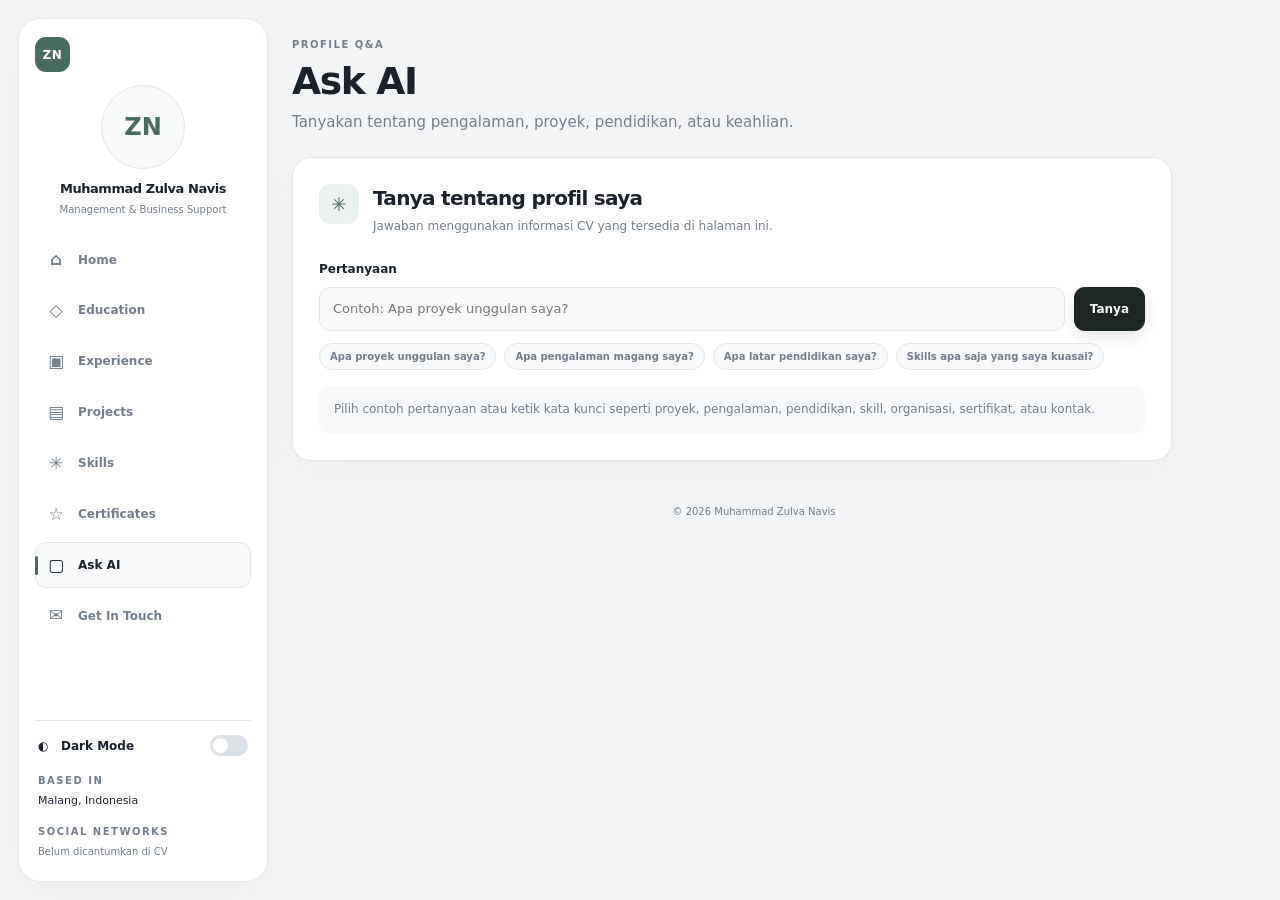
==== ask/index.html @ 5cbc53aa "Reorganize portfolio structure: move all files from nested folder to root for cleaner GitHub Pages U" ====
<!doctype html>
<html lang="id"><head><meta charset="utf-8"><meta name="viewport" content="width=device-width, initial-scale=1"><meta name="description" content="Tanya-jawab profil Muhammad Zulva Navis berdasarkan CV."><title>Ask AI | Muhammad Zulva Navis</title><link rel="stylesheet" href="../styles.css"></head>
<body data-page="ask" data-level="nested"><button class="mobile-menu" id="menu-toggle" aria-label="Buka menu" aria-expanded="false">☰</button><div class="app-shell"><aside class="sidebar" id="sidebar"></aside>
  <main class="main-content">
    <header class="page-heading"><div><p class="eyebrow">PROFILE Q&A</p><h1>Ask AI</h1><p class="muted">Tanyakan tentang pengalaman, proyek, pendidikan, atau keahlian.</p></div></header>
    <section class="card ask-card"><div class="ask-intro"><div class="icon-tile">✳</div><div><h2>Tanya tentang profil saya</h2><p class="muted">Jawaban menggunakan informasi CV yang tersedia di halaman ini.</p></div></div>
      <label for="question">Pertanyaan</label><div class="ask-row"><input id="question" type="text" placeholder="Contoh: Apa proyek unggulan saya?"><button class="button primary" id="ask-button">Tanya</button></div>
      <div class="suggestions"><button type="button">Apa proyek unggulan saya?</button><button type="button">Apa pengalaman magang saya?</button><button type="button">Apa latar pendidikan saya?</button><button type="button">Skills apa saja yang saya kuasai?</button></div>
      <div class="answer" id="answer" aria-live="polite">Pilih contoh pertanyaan atau ketik kata kunci seperti proyek, pengalaman, pendidikan, skill, organisasi, sertifikat, atau kontak.</div>
    </section>
    <footer class="site-footer">© <span class="current-year"></span> Muhammad Zulva Navis</footer>
  </main></div><script src="../script.js"></script></body></html>
---- styles.css ----
:root{color-scheme:light;--bg:#f3f4f6;--surface:#fff;--surface-soft:#f8f9fa;--text:#1b222b;--muted:#737e8a;--line:#e2e6e9;--accent:#496c60;--accent-soft:#eaf0ed;--shadow:0 12px 36px #2330260a}
*{box-sizing:border-box}html{min-width:320px}body{margin:0;background:var(--bg);color:var(--text);font:15px/1.7 'DM Sans',Inter,ui-sans-serif,system-ui,-apple-system,'Segoe UI',sans-serif}h1,h2,h3{font-family:Manrope,Inter,ui-sans-serif,system-ui,-apple-system,'Segoe UI',sans-serif;line-height:1.25;letter-spacing:-.035em;margin-top:0}h1{font-size:clamp(1.8rem,3vw,2.35rem);margin:0}h2{font-size:clamp(1.25rem,2vw,1.7rem);margin:0 0 .65rem}h3{font-size:1.14rem;margin:0 0 .55rem}p{margin:.5rem 0 1rem}a{color:inherit}.app-shell{max-width:1600px;margin:0 auto}.sidebar{position:fixed;inset:18px auto 18px max(18px,calc((100vw - 1600px)/2 + 18px));width:250px;background:var(--surface);border:1px solid var(--line);border-radius:22px;padding:18px 16px;display:flex;flex-direction:column;z-index:5;box-shadow:var(--shadow)}.brand{display:grid;place-items:center;width:35px;height:35px;border-radius:11px;background:var(--accent);color:#fff;text-decoration:none;font:800 12px Manrope,system-ui;letter-spacing:.06em}.identity{text-align:center;padding:13px 0 18px}.avatar{display:grid;place-items:center;width:84px;height:84px;margin:0 auto 12px;border:1px solid var(--line);border-radius:50%;background:var(--surface-soft);color:var(--accent);font:800 24px Manrope,system-ui;box-shadow:0 5px 15px #00000001}.identity h2{font-size:13px;margin:0 0 4px}.identity p{font-size:10px;color:var(--muted);margin:0}.sidebar nav{display:grid;gap:4px}.nav-link{position:relative;display:flex;align-items:center;gap:13px;min-height:39px;padding:8px 11px;border:1px solid transparent;border-radius:11px;text-decoration:none;color:var(--muted);font-size:12px;font-weight:650;transition:background .16s,color .16s,border-color .16s}.nav-icon{width:18px;text-align:center;font-size:17px}.nav-link:hover,.nav-link[aria-current="page"]{background:var(--surface-soft);border-color:var(--line);color:var(--text)}.nav-link[aria-current="page"]::before{content:'';width:3px;height:19px;position:absolute;margin-left:-12px;border-radius:4px;background:var(--accent)}.sidebar-bottom{margin-top:auto;padding:14px 3px 0;border-top:1px solid var(--line);font-size:11px}.sidebar-bottom p{margin:3px 0}.side-caption,.eyebrow{font-size:10px;letter-spacing:.15em;font-weight:750;color:var(--muted)}.theme-control{display:flex;align-items:center;justify-content:space-between;gap:10px;margin-bottom:16px;font-size:12px;font-weight:650;cursor:pointer}.theme-control input{position:absolute;opacity:0}.switch{width:38px;height:21px;border-radius:99px;background:#dce2e7;position:relative;transition:.2s}.switch::after{content:'';position:absolute;left:3px;top:3px;width:15px;height:15px;border-radius:50%;background:#fff;transition:.2s}.theme-control input:checked+.switch{background:var(--accent)}.theme-control input:checked+.switch::after{transform:translateX(17px)}.social-note{font-size:10px;color:var(--muted)}.main-content{margin-left:292px;padding:36px clamp(24px,5vw,74px) 28px 0;max-width:calc(1600px - 260px)}.page-heading,.section-heading{display:flex;justify-content:space-between;align-items:center;gap:18px;margin-bottom:22px}.page-heading{min-height:55px}.page-heading .eyebrow,.section-heading .eyebrow{margin:0 0 5px}.page-heading p.muted,.section-heading p.muted{margin:5px 0 0}.status-pill,.tag{display:inline-flex;align-items:center;border-radius:99px;background:var(--accent-soft);color:var(--accent);padding:6px 11px;font-weight:750;font-size:9px;letter-spacing:.09em}.card{background:var(--surface);border:1px solid var(--line);border-radius:19px;box-shadow:var(--shadow)}.intro-card{padding:clamp(24px,4vw,46px);background:linear-gradient(120deg,var(--surface),var(--surface-soft))}.intro-card h2{max-width:720px;font-size:clamp(1.5rem,2.5vw,2rem);margin:.5rem 0 1rem}.intro-card>p:not(.eyebrow){max-width:900px;color:#4d5864}.button{display:inline-flex;align-items:center;justify-content:center;min-height:41px;padding:9px 15px;border:1px solid transparent;border-radius:11px;text-decoration:none;font:700 12px 'DM Sans',Inter,system-ui,sans-serif;white-space:nowrap;cursor:pointer;transition:transform .15s,background .15s}.button:hover{transform:translateY(-1px)}.primary{background:#1d2622;color:white;box-shadow:0 6px 14px #12201b1c}.intro-card .button{margin-top:8px}.secondary{background:var(--surface-soft);border-color:var(--line);color:var(--text)}.content-section{margin-top:50px}.section-heading{margin-bottom:16px}.section-heading h2{margin:0}.muted{color:var(--muted)}.project-grid{display:grid;grid-template-columns:repeat(2,minmax(0,1fr));gap:15px}.project-card{padding:23px}.project-card h2,.project-card h3{font-size:1.2rem;margin:13px 0 7px;overflow-wrap:anywhere}.project-card>p{color:var(--muted);font-size:13px}.project-card .role{color:var(--text)}.metrics{display:flex;gap:32px;margin:16px 0;padding:13px 0;border-block:1px solid var(--line)}.metrics div{display:grid}.metrics strong{font:800 21px Manrope,system-ui;color:var(--accent)}.metrics span{font-size:10px;color:var(--muted)}.text-link{font-size:12px;color:var(--accent);font-weight:750;text-decoration:none}.text-link:hover{text-decoration:underline}.site-footer{padding:42px 0 10px;text-align:center;color:var(--muted);font-size:10px}.education-card{display:flex;align-items:center;gap:22px;padding:clamp(25px,5vw,48px)}.edu-mark{display:grid;place-items:center;flex:0 0 auto;width:74px;height:74px;border-radius:18px;background:var(--accent-soft);color:var(--accent);font:800 14px Manrope,system-ui}.education-card h2{font-size:1.65rem}.education-card p{margin:.3rem 0}.education-facts{display:flex;gap:12px;margin-top:18px}.education-facts span{padding:7px 11px;background:var(--surface-soft);border:1px solid var(--line);border-radius:10px;font-size:12px}.education-facts b{color:var(--accent)}.timeline{display:grid;gap:14px}.timeline-card{padding:23px 25px;border-left:3px solid var(--accent)}.date{color:var(--accent);font-size:10px;letter-spacing:.1em;font-weight:750}.timeline-card h2,.leadership-card h2{margin:7px 0 2px;font-size:1.2rem}.timeline-card p{margin:2px 0}.timeline-card ul{padding-left:19px;margin:.8rem 0 0;color:#4e5966;font-size:13px}.timeline-card li+li{margin-top:5px}.leadership-card{padding:25px}.leadership-card>p{color:#4e5966}.highlight-stat{display:flex;align-items:center;gap:14px;padding:14px 17px;margin-top:17px;border-radius:13px;background:var(--accent-soft)}.highlight-stat strong{font:800 28px Manrope,system-ui;color:var(--accent)}.highlight-stat span{font-size:12px;color:var(--muted)}.project-list{display:grid;gap:14px}.project-list .project-card{padding:24px 26px}.project-list .project-card h2{font-size:1.35rem}.project-list .metrics{max-width:340px}.skills-grid{display:grid;grid-template-columns:repeat(2,minmax(0,1fr));gap:15px}.skills-card{padding:25px}.icon-tile{display:grid;place-items:center;width:40px;height:40px;border-radius:12px;background:var(--accent-soft);color:var(--accent);font-size:19px}.skills-card .eyebrow{margin:18px 0 5px}.skills-card h2{font-size:1.25rem}.tag-list{display:flex;flex-wrap:wrap;gap:8px;list-style:none;padding:0;margin:16px 0 0}.tag-list li{padding:7px 10px;border:1px solid var(--line);background:var(--surface-soft);border-radius:9px;color:var(--muted);font-size:11px}.note{font-size:11px;color:var(--muted);margin:14px 3px}.certificate-grid{display:grid;grid-template-columns:repeat(2,minmax(0,1fr));gap:13px}.certificate-card{padding:21px}.certificate-card h2{font-size:1rem;margin:9px 0 5px}.certificate-card p{font-size:12px;color:var(--muted);margin:0}.ask-card{max-width:880px;padding:26px}.ask-intro{display:flex;gap:14px;align-items:flex-start;margin-bottom:22px}.ask-intro h2{font-size:1.25rem;margin:2px 0 5px}.ask-intro p{font-size:12px;margin:0}.ask-card label{display:block;font-weight:700;font-size:12px;margin-bottom:8px}.ask-row{display:flex;gap:9px}.ask-row input{flex:1;min-width:0;border:1px solid var(--line);border-radius:11px;padding:10px 13px;background:var(--surface-soft);color:var(--text);font:inherit;font-size:13px}.suggestions{display:flex;flex-wrap:wrap;gap:8px;margin-top:12px}.suggestions button{border:1px solid var(--line);border-radius:99px;background:var(--surface-soft);color:var(--muted);padding:7px 10px;font:600 10px 'DM Sans',Inter,system-ui,sans-serif;cursor:pointer}.suggestions button:hover{color:var(--text);border-color:var(--accent)}.answer{min-height:48px;padding:13px 15px;margin-top:16px;border-radius:11px;background:var(--surface-soft);color:var(--muted);font-size:12px}.contact-card{max-width:850px;padding:clamp(25px,5vw,46px)}.contact-card h2{max-width:600px;margin:.5rem 0;font-size:clamp(1.45rem,2.4vw,1.9rem)}.contact-methods{display:grid;gap:10px;margin-top:28px}.contact-method{display:flex;align-items:center;gap:13px;padding:13px;border:1px solid var(--line);border-radius:13px;text-decoration:none;background:var(--surface-soft)}.contact-method>span:nth-child(2){display:grid;min-width:0}.contact-method small{font-size:9px;color:var(--muted);letter-spacing:.12em;font-weight:750}.contact-method b{font-size:12px;overflow-wrap:anywhere}.contact-method .arrow{margin-left:auto;color:var(--accent)}
.mobile-menu{display:none}body.dark{color-scheme:dark;--bg:#121715;--surface:#1a211e;--surface-soft:#202925;--text:#edf3ef;--muted:#a1ada6;--line:#303b35;--accent:#91bda8;--accent-soft:#263a31;--shadow:0 12px 36px #0002}body.dark .intro-card>p:not(.eyebrow),body.dark .timeline-card ul,body.dark .leadership-card>p{color:#c3cec7}
@media(max-width:1000px){.sidebar{width:218px;left:12px;inset-block:12px}.main-content{margin-left:252px;padding-right:22px}.certificate-grid,.skills-grid{grid-template-columns:1fr 1fr}}
@media(max-width:700px){.sidebar{inset:0 auto 0 0;width:min(82vw,290px);border-radius:0 20px 20px 0;transform:translateX(-105%);transition:transform .24s;box-shadow:0 0 0 100vmax #0006}.sidebar.open{transform:translateX(0)}.main-content{margin-left:0;padding:22px}.page-heading:not(:has(.status-pill)){align-items:flex-start}.section-heading{flex-direction:column}.section-heading>.button{margin-top:3px}.education-card{gap:13px}.education-card h2{font-size:1.2rem}.project-grid{grid-template-columns:1fr}.certificate-grid,.skills-grid{grid-template-columns:1fr}.mobile-menu{display:block}}
@media(max-width:390px){.page-heading:not(:has(.status-pill)){align-items:flex-start}.section-heading{flex-direction:column}.section-heading>.button{margin-top:3px}.education-card{gap:13px}.education-card h2{font-size:1rem}.education-card .edu-mark{width:60px;height:60px;font-size:11px}.education-facts{flex-direction:column}.education-facts span{font-size:10px}.timeline-card{padding:16px 18px}.project-card h2,.project-card h3{font-size:1rem}.contact-card h2{font-size:1.2rem}.ask-card{padding:16px}.contact-methods{gap:8px}.contact-method{padding:10px;font-size:11px}}
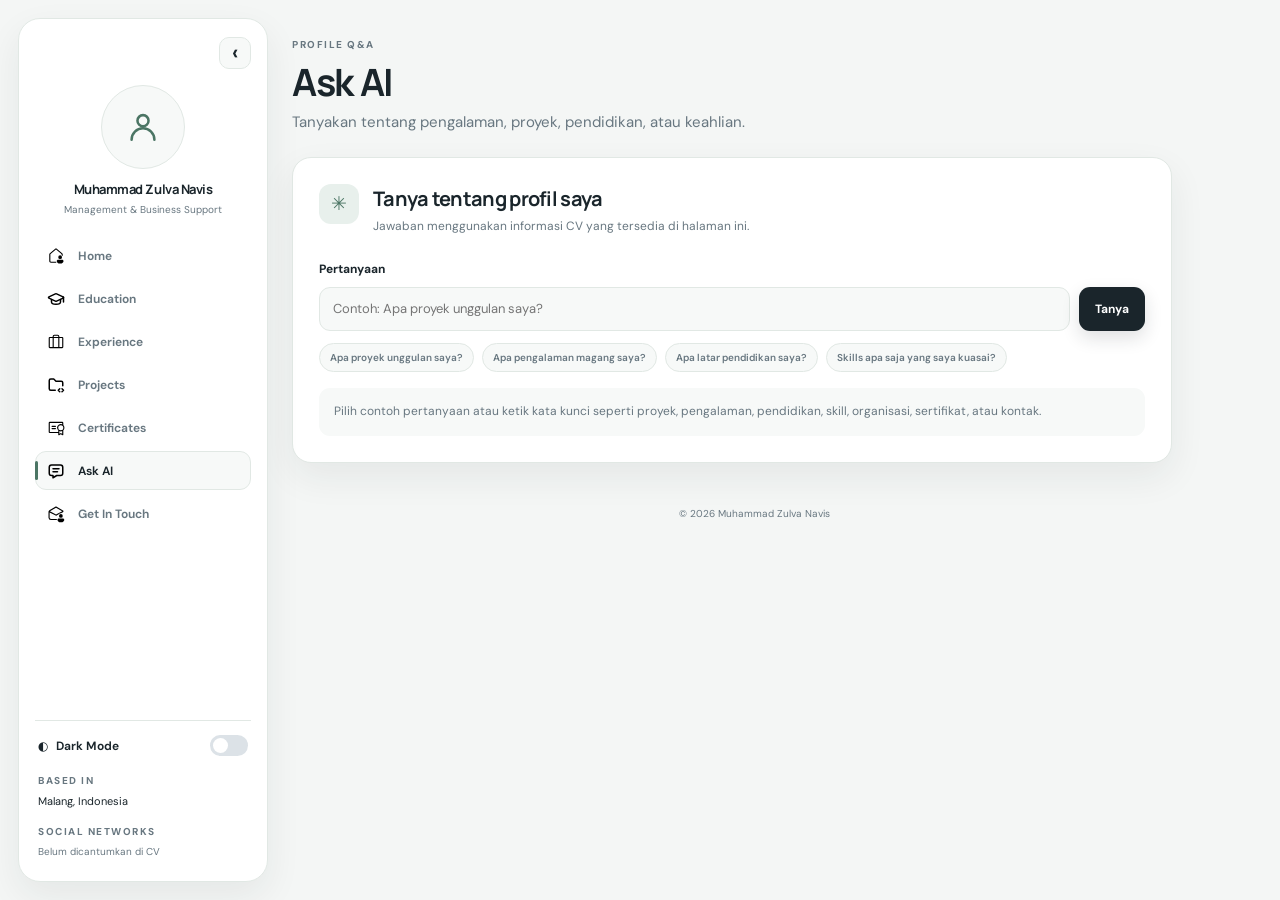
==== commit e5b8bc18: "add new ask html" ====
--- a/ask/index.html
+++ b/ask/index.html
@@ -1,12 +1,12 @@
-<!doctype html>
-<html lang="id"><head><meta charset="utf-8"><meta name="viewport" content="width=device-width, initial-scale=1"><meta name="description" content="Tanya-jawab profil Muhammad Zulva Navis berdasarkan CV."><title>Ask AI | Muhammad Zulva Navis</title><link rel="stylesheet" href="../styles.css"></head>
-<body data-page="ask" data-level="nested"><button class="mobile-menu" id="menu-toggle" aria-label="Buka menu" aria-expanded="false">☰</button><div class="app-shell"><aside class="sidebar" id="sidebar"></aside>
-  <main class="main-content">
-    <header class="page-heading"><div><p class="eyebrow">PROFILE Q&A</p><h1>Ask AI</h1><p class="muted">Tanyakan tentang pengalaman, proyek, pendidikan, atau keahlian.</p></div></header>
-    <section class="card ask-card"><div class="ask-intro"><div class="icon-tile">✳</div><div><h2>Tanya tentang profil saya</h2><p class="muted">Jawaban menggunakan informasi CV yang tersedia di halaman ini.</p></div></div>
-      <label for="question">Pertanyaan</label><div class="ask-row"><input id="question" type="text" placeholder="Contoh: Apa proyek unggulan saya?"><button class="button primary" id="ask-button">Tanya</button></div>
-      <div class="suggestions"><button type="button">Apa proyek unggulan saya?</button><button type="button">Apa pengalaman magang saya?</button><button type="button">Apa latar pendidikan saya?</button><button type="button">Skills apa saja yang saya kuasai?</button></div>
-      <div class="answer" id="answer" aria-live="polite">Pilih contoh pertanyaan atau ketik kata kunci seperti proyek, pengalaman, pendidikan, skill, organisasi, sertifikat, atau kontak.</div>
-    </section>
-    <footer class="site-footer">© <span class="current-year"></span> Muhammad Zulva Navis</footer>
-  </main></div><script src="../script.js"></script></body></html>+<!doctype html>
+<html lang="id"><head><meta charset="utf-8"><meta name="viewport" content="width=device-width, initial-scale=1"><meta name="description" content="Tanya-jawab profil Muhammad Zulva Navis berdasarkan CV."><title>Ask AI | Muhammad Zulva Navis</title><link rel="stylesheet" href="../styles.css"></head>
+<body data-page="ask" data-level="nested"><header class="mobile-topbar"><span class="mobile-brand">Muhammad Zulva Navis</span><button class="mobile-menu" id="menu-toggle" type="button" aria-label="Buka menu" aria-expanded="false">☰</button></header><div class="app-shell"><aside class="sidebar" id="sidebar"></aside>
+  <main class="main-content">
+    <header class="page-heading"><div><p class="eyebrow">PROFILE Q&A</p><h1>Ask AI</h1><p class="muted">Tanyakan tentang pengalaman, proyek, pendidikan, atau keahlian.</p></div></header>
+    <section class="card ask-card"><div class="ask-intro"><div class="icon-tile">✳</div><div><h2>Tanya tentang profil saya</h2><p class="muted">Jawaban menggunakan informasi CV yang tersedia di halaman ini.</p></div></div>
+      <label for="question">Pertanyaan</label><div class="ask-row"><input id="question" type="text" placeholder="Contoh: Apa proyek unggulan saya?"><button class="button primary" id="ask-button">Tanya</button></div>
+      <div class="suggestions"><button type="button">Apa proyek unggulan saya?</button><button type="button">Apa pengalaman magang saya?</button><button type="button">Apa latar pendidikan saya?</button><button type="button">Skills apa saja yang saya kuasai?</button></div>
+      <div class="answer" id="answer" aria-live="polite">Pilih contoh pertanyaan atau ketik kata kunci seperti proyek, pengalaman, pendidikan, skill, organisasi, sertifikat, atau kontak.</div>
+    </section>
+    <footer class="site-footer">© <span class="current-year"></span> Muhammad Zulva Navis</footer>
+  </main></div><script src="../script.js"></script></body></html>
--- a/styles.css
+++ b/styles.css
@@ -1,6 +1,88 @@
+@import url('https://fonts.googleapis.com/css2?family=DM+Sans:wght@400;500;600;700&family=Manrope:wght@500;600;700;800&display=swap');
 :root{color-scheme:light;--bg:#f3f4f6;--surface:#fff;--surface-soft:#f8f9fa;--text:#1b222b;--muted:#737e8a;--line:#e2e6e9;--accent:#496c60;--accent-soft:#eaf0ed;--shadow:0 12px 36px #2330260a}
-*{box-sizing:border-box}html{min-width:320px}body{margin:0;background:var(--bg);color:var(--text);font:15px/1.7 'DM Sans',Inter,ui-sans-serif,system-ui,-apple-system,'Segoe UI',sans-serif}h1,h2,h3{font-family:Manrope,Inter,ui-sans-serif,system-ui,-apple-system,'Segoe UI',sans-serif;line-height:1.25;letter-spacing:-.035em;margin-top:0}h1{font-size:clamp(1.8rem,3vw,2.35rem);margin:0}h2{font-size:clamp(1.25rem,2vw,1.7rem);margin:0 0 .65rem}h3{font-size:1.14rem;margin:0 0 .55rem}p{margin:.5rem 0 1rem}a{color:inherit}.app-shell{max-width:1600px;margin:0 auto}.sidebar{position:fixed;inset:18px auto 18px max(18px,calc((100vw - 1600px)/2 + 18px));width:250px;background:var(--surface);border:1px solid var(--line);border-radius:22px;padding:18px 16px;display:flex;flex-direction:column;z-index:5;box-shadow:var(--shadow)}.brand{display:grid;place-items:center;width:35px;height:35px;border-radius:11px;background:var(--accent);color:#fff;text-decoration:none;font:800 12px Manrope,system-ui;letter-spacing:.06em}.identity{text-align:center;padding:13px 0 18px}.avatar{display:grid;place-items:center;width:84px;height:84px;margin:0 auto 12px;border:1px solid var(--line);border-radius:50%;background:var(--surface-soft);color:var(--accent);font:800 24px Manrope,system-ui;box-shadow:0 5px 15px #00000001}.identity h2{font-size:13px;margin:0 0 4px}.identity p{font-size:10px;color:var(--muted);margin:0}.sidebar nav{display:grid;gap:4px}.nav-link{position:relative;display:flex;align-items:center;gap:13px;min-height:39px;padding:8px 11px;border:1px solid transparent;border-radius:11px;text-decoration:none;color:var(--muted);font-size:12px;font-weight:650;transition:background .16s,color .16s,border-color .16s}.nav-icon{width:18px;text-align:center;font-size:17px}.nav-link:hover,.nav-link[aria-current="page"]{background:var(--surface-soft);border-color:var(--line);color:var(--text)}.nav-link[aria-current="page"]::before{content:'';width:3px;height:19px;position:absolute;margin-left:-12px;border-radius:4px;background:var(--accent)}.sidebar-bottom{margin-top:auto;padding:14px 3px 0;border-top:1px solid var(--line);font-size:11px}.sidebar-bottom p{margin:3px 0}.side-caption,.eyebrow{font-size:10px;letter-spacing:.15em;font-weight:750;color:var(--muted)}.theme-control{display:flex;align-items:center;justify-content:space-between;gap:10px;margin-bottom:16px;font-size:12px;font-weight:650;cursor:pointer}.theme-control input{position:absolute;opacity:0}.switch{width:38px;height:21px;border-radius:99px;background:#dce2e7;position:relative;transition:.2s}.switch::after{content:'';position:absolute;left:3px;top:3px;width:15px;height:15px;border-radius:50%;background:#fff;transition:.2s}.theme-control input:checked+.switch{background:var(--accent)}.theme-control input:checked+.switch::after{transform:translateX(17px)}.social-note{font-size:10px;color:var(--muted)}.main-content{margin-left:292px;padding:36px clamp(24px,5vw,74px) 28px 0;max-width:calc(1600px - 260px)}.page-heading,.section-heading{display:flex;justify-content:space-between;align-items:center;gap:18px;margin-bottom:22px}.page-heading{min-height:55px}.page-heading .eyebrow,.section-heading .eyebrow{margin:0 0 5px}.page-heading p.muted,.section-heading p.muted{margin:5px 0 0}.status-pill,.tag{display:inline-flex;align-items:center;border-radius:99px;background:var(--accent-soft);color:var(--accent);padding:6px 11px;font-weight:750;font-size:9px;letter-spacing:.09em}.card{background:var(--surface);border:1px solid var(--line);border-radius:19px;box-shadow:var(--shadow)}.intro-card{padding:clamp(24px,4vw,46px);background:linear-gradient(120deg,var(--surface),var(--surface-soft))}.intro-card h2{max-width:720px;font-size:clamp(1.5rem,2.5vw,2rem);margin:.5rem 0 1rem}.intro-card>p:not(.eyebrow){max-width:900px;color:#4d5864}.button{display:inline-flex;align-items:center;justify-content:center;min-height:41px;padding:9px 15px;border:1px solid transparent;border-radius:11px;text-decoration:none;font:700 12px 'DM Sans',Inter,system-ui,sans-serif;white-space:nowrap;cursor:pointer;transition:transform .15s,background .15s}.button:hover{transform:translateY(-1px)}.primary{background:#1d2622;color:white;box-shadow:0 6px 14px #12201b1c}.intro-card .button{margin-top:8px}.secondary{background:var(--surface-soft);border-color:var(--line);color:var(--text)}.content-section{margin-top:50px}.section-heading{margin-bottom:16px}.section-heading h2{margin:0}.muted{color:var(--muted)}.project-grid{display:grid;grid-template-columns:repeat(2,minmax(0,1fr));gap:15px}.project-card{padding:23px}.project-card h2,.project-card h3{font-size:1.2rem;margin:13px 0 7px;overflow-wrap:anywhere}.project-card>p{color:var(--muted);font-size:13px}.project-card .role{color:var(--text)}.metrics{display:flex;gap:32px;margin:16px 0;padding:13px 0;border-block:1px solid var(--line)}.metrics div{display:grid}.metrics strong{font:800 21px Manrope,system-ui;color:var(--accent)}.metrics span{font-size:10px;color:var(--muted)}.text-link{font-size:12px;color:var(--accent);font-weight:750;text-decoration:none}.text-link:hover{text-decoration:underline}.site-footer{padding:42px 0 10px;text-align:center;color:var(--muted);font-size:10px}.education-card{display:flex;align-items:center;gap:22px;padding:clamp(25px,5vw,48px)}.edu-mark{display:grid;place-items:center;flex:0 0 auto;width:74px;height:74px;border-radius:18px;background:var(--accent-soft);color:var(--accent);font:800 14px Manrope,system-ui}.education-card h2{font-size:1.65rem}.education-card p{margin:.3rem 0}.education-facts{display:flex;gap:12px;margin-top:18px}.education-facts span{padding:7px 11px;background:var(--surface-soft);border:1px solid var(--line);border-radius:10px;font-size:12px}.education-facts b{color:var(--accent)}.timeline{display:grid;gap:14px}.timeline-card{padding:23px 25px;border-left:3px solid var(--accent)}.date{color:var(--accent);font-size:10px;letter-spacing:.1em;font-weight:750}.timeline-card h2,.leadership-card h2{margin:7px 0 2px;font-size:1.2rem}.timeline-card p{margin:2px 0}.timeline-card ul{padding-left:19px;margin:.8rem 0 0;color:#4e5966;font-size:13px}.timeline-card li+li{margin-top:5px}.leadership-card{padding:25px}.leadership-card>p{color:#4e5966}.highlight-stat{display:flex;align-items:center;gap:14px;padding:14px 17px;margin-top:17px;border-radius:13px;background:var(--accent-soft)}.highlight-stat strong{font:800 28px Manrope,system-ui;color:var(--accent)}.highlight-stat span{font-size:12px;color:var(--muted)}.project-list{display:grid;gap:14px}.project-list .project-card{padding:24px 26px}.project-list .project-card h2{font-size:1.35rem}.project-list .metrics{max-width:340px}.skills-grid{display:grid;grid-template-columns:repeat(2,minmax(0,1fr));gap:15px}.skills-card{padding:25px}.icon-tile{display:grid;place-items:center;width:40px;height:40px;border-radius:12px;background:var(--accent-soft);color:var(--accent);font-size:19px}.skills-card .eyebrow{margin:18px 0 5px}.skills-card h2{font-size:1.25rem}.tag-list{display:flex;flex-wrap:wrap;gap:8px;list-style:none;padding:0;margin:16px 0 0}.tag-list li{padding:7px 10px;border:1px solid var(--line);background:var(--surface-soft);border-radius:9px;color:var(--muted);font-size:11px}.note{font-size:11px;color:var(--muted);margin:14px 3px}.certificate-grid{display:grid;grid-template-columns:repeat(2,minmax(0,1fr));gap:13px}.certificate-card{padding:21px}.certificate-card h2{font-size:1rem;margin:9px 0 5px}.certificate-card p{font-size:12px;color:var(--muted);margin:0}.ask-card{max-width:880px;padding:26px}.ask-intro{display:flex;gap:14px;align-items:flex-start;margin-bottom:22px}.ask-intro h2{font-size:1.25rem;margin:2px 0 5px}.ask-intro p{font-size:12px;margin:0}.ask-card label{display:block;font-weight:700;font-size:12px;margin-bottom:8px}.ask-row{display:flex;gap:9px}.ask-row input{flex:1;min-width:0;border:1px solid var(--line);border-radius:11px;padding:10px 13px;background:var(--surface-soft);color:var(--text);font:inherit;font-size:13px}.suggestions{display:flex;flex-wrap:wrap;gap:8px;margin-top:12px}.suggestions button{border:1px solid var(--line);border-radius:99px;background:var(--surface-soft);color:var(--muted);padding:7px 10px;font:600 10px 'DM Sans',Inter,system-ui,sans-serif;cursor:pointer}.suggestions button:hover{color:var(--text);border-color:var(--accent)}.answer{min-height:48px;padding:13px 15px;margin-top:16px;border-radius:11px;background:var(--surface-soft);color:var(--muted);font-size:12px}.contact-card{max-width:850px;padding:clamp(25px,5vw,46px)}.contact-card h2{max-width:600px;margin:.5rem 0;font-size:clamp(1.45rem,2.4vw,1.9rem)}.contact-methods{display:grid;gap:10px;margin-top:28px}.contact-method{display:flex;align-items:center;gap:13px;padding:13px;border:1px solid var(--line);border-radius:13px;text-decoration:none;background:var(--surface-soft)}.contact-method>span:nth-child(2){display:grid;min-width:0}.contact-method small{font-size:9px;color:var(--muted);letter-spacing:.12em;font-weight:750}.contact-method b{font-size:12px;overflow-wrap:anywhere}.contact-method .arrow{margin-left:auto;color:var(--accent)}
-.mobile-menu{display:none}body.dark{color-scheme:dark;--bg:#121715;--surface:#1a211e;--surface-soft:#202925;--text:#edf3ef;--muted:#a1ada6;--line:#303b35;--accent:#91bda8;--accent-soft:#263a31;--shadow:0 12px 36px #0002}body.dark .intro-card>p:not(.eyebrow),body.dark .timeline-card ul,body.dark .leadership-card>p{color:#c3cec7}
-@media(max-width:1000px){.sidebar{width:218px;left:12px;inset-block:12px}.main-content{margin-left:252px;padding-right:22px}.certificate-grid,.skills-grid{grid-template-columns:1fr 1fr}}
-@media(max-width:700px){.sidebar{inset:0 auto 0 0;width:min(82vw,290px);border-radius:0 20px 20px 0;transform:translateX(-105%);transition:transform .24s;box-shadow:0 0 0 100vmax #0006}.sidebar.open{transform:translateX(0)}.main-content{margin-left:0;padding:22px}.page-heading:not(:has(.status-pill)){align-items:flex-start}.section-heading{flex-direction:column}.section-heading>.button{margin-top:3px}.education-card{gap:13px}.education-card h2{font-size:1.2rem}.project-grid{grid-template-columns:1fr}.certificate-grid,.skills-grid{grid-template-columns:1fr}.mobile-menu{display:block}}
-@media(max-width:390px){.page-heading:not(:has(.status-pill)){align-items:flex-start}.section-heading{flex-direction:column}.section-heading>.button{margin-top:3px}.education-card{gap:13px}.education-card h2{font-size:1rem}.education-card .edu-mark{width:60px;height:60px;font-size:11px}.education-facts{flex-direction:column}.education-facts span{font-size:10px}.timeline-card{padding:16px 18px}.project-card h2,.project-card h3{font-size:1rem}.contact-card h2{font-size:1.2rem}.ask-card{padding:16px}.contact-methods{gap:8px}.contact-method{padding:10px;font-size:11px}}
+*{box-sizing:border-box}html{min-width:320px}body{margin:0;background:var(--bg);color:var(--text);font:15px/1.7 'DM Sans',Inter,ui-sans-serif,system-ui,-apple-system,'Segoe UI',sans-serif}h1,h2,h3{font-family:Manrope,Inter,ui-sans-serif,system-ui,-apple-system,'Segoe UI',sans-serif;line-height:1.25;letter-spacing:-.035em;margin-top:0}h1{font-size:clamp(1.8rem,3vw,2.35rem);margin:0}h2{font-size:clamp(1.25rem,2vw,1.7rem);margin:0 0 .65rem}h3{font-size:1.14rem;margin:0 0 .55rem}p{margin:.5rem 0 1rem}a{color:inherit}.app-shell{max-width:1600px;margin:0 auto}.sidebar{position:fixed;inset:18px auto 18px max(18px,calc((100vw - 1600px)/2 + 18px));width:250px;background:var(--surface);border:1px solid var(--line);border-radius:22px;padding:18px 16px;display:flex;flex-direction:column;z-index:5;overflow-y:auto;overscroll-behavior-y:contain;scrollbar-width:thin;scrollbar-color:var(--line) transparent;box-shadow:var(--shadow)}.brand{display:grid;place-items:center;width:35px;height:35px;border-radius:11px;background:var(--accent);color:#fff;text-decoration:none;font:800 12px Manrope,system-ui;letter-spacing:.06em}.identity{text-align:center;padding:13px 0 18px}.avatar{display:grid;place-items:center;width:84px;height:84px;margin:0 auto 12px;border:1px solid var(--line);border-radius:50%;background:var(--surface-soft);color:var(--accent);font:800 24px Manrope,system-ui;box-shadow:0 5px 15px #00000001}.identity h2{font-size:13px;margin:0 0 4px}.identity p{font-size:10px;color:var(--muted);margin:0}.sidebar nav{display:grid;gap:4px}.nav-link{position:relative;display:flex;align-items:center;gap:13px;min-height:39px;padding:8px 11px;border:1px solid transparent;border-radius:11px;text-decoration:none;color:var(--muted);font-size:12px;font-weight:650;transition:background .16s,color .16s,border-color .16s}.nav-icon{width:18px;text-align:center;font-size:17px}.nav-icon-image{width:18px;height:18px;flex:0 0 18px;object-fit:contain}.nav-link:hover,.nav-link[aria-current="page"]{background:var(--surface-soft);border-color:var(--line);color:var(--text)}.nav-link[aria-current="page"]::before{content:'';width:3px;height:19px;position:absolute;margin-left:-12px;border-radius:4px;background:var(--accent)}.sidebar-bottom{margin-top:auto;padding:14px 3px 0;border-top:1px solid var(--line);font-size:11px}.sidebar-bottom p{margin:3px 0}.side-caption,.eyebrow{font-size:10px;letter-spacing:.15em;font-weight:750;color:var(--muted)}.theme-control{display:flex;align-items:center;justify-content:space-between;gap:10px;margin-bottom:16px;font-size:12px;font-weight:650;cursor:pointer}.theme-control input{position:absolute;opacity:0}.switch{width:38px;height:21px;border-radius:99px;background:#dce2e7;position:relative;transition:.2s}.switch::after{content:'';position:absolute;left:3px;top:3px;width:15px;height:15px;border-radius:50%;background:#fff;transition:.2s}.theme-control input:checked+.switch{background:var(--accent)}.theme-control input:checked+.switch::after{transform:translateX(17px)}.social-note{font-size:10px;color:var(--muted)}.main-content{margin-left:292px;padding:36px clamp(24px,5vw,74px) 28px 0;max-width:calc(1600px - 260px)}.page-heading,.section-heading{display:flex;justify-content:space-between;align-items:center;gap:18px;margin-bottom:22px}.page-heading{min-height:55px}.page-heading .eyebrow,.section-heading .eyebrow{margin:0 0 5px}.page-heading p.muted,.section-heading p.muted{margin:5px 0 0}.status-pill,.tag{display:inline-flex;align-items:center;border-radius:99px;background:var(--accent-soft);color:var(--accent);padding:6px 11px;font-weight:750;font-size:9px;letter-spacing:.09em}.card{background:var(--surface);border:1px solid var(--line);border-radius:19px;box-shadow:var(--shadow)}.intro-card{padding:clamp(24px,4vw,46px);background:linear-gradient(120deg,var(--surface),var(--surface-soft))}.intro-card h2{max-width:720px;font-size:clamp(1.5rem,2.5vw,2rem);margin:.5rem 0 1rem}.intro-card>p:not(.eyebrow){max-width:900px;color:#4d5864}.button{display:inline-flex;align-items:center;justify-content:center;min-height:41px;padding:9px 15px;border:1px solid transparent;border-radius:11px;text-decoration:none;font:700 12px 'DM Sans',Inter,system-ui,sans-serif;white-space:nowrap;cursor:pointer;transition:transform .15s,background .15s}.button:hover{transform:translateY(-1px)}.primary{background:#1d2622;color:white;box-shadow:0 6px 14px #12201b1c}.intro-card .button{margin-top:8px}.secondary{background:var(--surface-soft);border-color:var(--line);color:var(--text)}.content-section{margin-top:50px}.section-heading{margin-bottom:16px}.section-heading h2{margin:0}.muted{color:var(--muted)}.project-grid{display:grid;grid-template-columns:repeat(2,minmax(0,1fr));gap:15px}.project-card{padding:23px}.project-card h2,.project-card h3{font-size:1.2rem;margin:13px 0 7px;overflow-wrap:anywhere}.project-card>p{color:var(--muted);font-size:13px}.project-card .role{color:var(--text)}.metrics{display:flex;gap:32px;margin:16px 0;padding:13px 0;border-block:1px solid var(--line)}.metrics div{display:grid}.metrics strong{font:800 21px Manrope,system-ui;color:var(--accent)}.metrics span{font-size:10px;color:var(--muted)}.text-link{font-size:12px;color:var(--accent);font-weight:750;text-decoration:none}.text-link:hover{text-decoration:underline}.site-footer{padding:42px 0 10px;text-align:center;color:var(--muted);font-size:10px}.education-card{display:flex;align-items:center;gap:22px;padding:clamp(25px,5vw,48px)}.edu-mark{display:grid;place-items:center;flex:0 0 auto;width:74px;height:74px;border-radius:18px;background:var(--accent-soft);color:var(--accent);font:800 14px Manrope,system-ui}.education-card h2{font-size:1.65rem}.education-card p{margin:.3rem 0}.education-facts{display:flex;gap:12px;margin-top:18px}.education-facts span{padding:7px 11px;background:var(--surface-soft);border:1px solid var(--line);border-radius:10px;font-size:12px}.education-facts b{color:var(--accent)}.timeline{display:grid;gap:14px}.timeline-card{padding:23px 25px;border-left:3px solid var(--accent)}.date{color:var(--accent);font-size:10px;letter-spacing:.1em;font-weight:750}.timeline-card h2,.leadership-card h2{margin:7px 0 2px;font-size:1.2rem}.timeline-card p{margin:2px 0}.timeline-card ul{padding-left:19px;margin:.8rem 0 0;color:#4e5966;font-size:13px}.timeline-card li+li{margin-top:5px}.leadership-card{padding:25px}.leadership-card>p{color:#4e5966}.highlight-stat{display:flex;align-items:center;gap:14px;padding:14px 17px;margin-top:17px;border-radius:13px;background:var(--accent-soft)}.highlight-stat strong{font:800 28px Manrope,system-ui;color:var(--accent)}.highlight-stat span{font-size:12px;color:var(--muted)}.project-list{display:grid;gap:14px}.project-list .project-card{padding:24px 26px}.project-list .project-card h2{font-size:1.35rem}.project-list .metrics{max-width:340px}.skills-grid{display:grid;grid-template-columns:repeat(2,minmax(0,1fr));gap:15px}.skills-card{padding:25px}.icon-tile{display:grid;place-items:center;width:40px;height:40px;border-radius:12px;background:var(--accent-soft);color:var(--accent);font-size:19px}.skills-card .eyebrow{margin:18px 0 5px}.skills-card h2{font-size:1.25rem}.tag-list{display:flex;flex-wrap:wrap;gap:8px;list-style:none;padding:0;margin:16px 0 0}.tag-list li{padding:7px 10px;border:1px solid var(--line);background:var(--surface-soft);border-radius:9px;color:var(--muted);font-size:11px}.note{font-size:11px;color:var(--muted);margin:14px 3px}.certificate-grid{display:grid;grid-template-columns:repeat(2,minmax(0,1fr));gap:13px}.certificate-card{padding:21px}.certificate-card h2{font-size:1rem;margin:9px 0 5px}.certificate-card p{font-size:12px;color:var(--muted);margin:0}.ask-card{max-width:880px;padding:26px}.ask-intro{display:flex;gap:14px;align-items:flex-start;margin-bottom:22px}.ask-intro h2{font-size:1.25rem;margin:2px 0 5px}.ask-intro p{font-size:12px;margin:0}.ask-card label{display:block;font-weight:700;font-size:12px;margin-bottom:8px}.ask-row{display:flex;gap:9px}.ask-row input{flex:1;min-width:0;border:1px solid var(--line);border-radius:11px;padding:10px 13px;background:var(--surface-soft);color:var(--text);font:inherit;font-size:13px}.suggestions{display:flex;flex-wrap:wrap;gap:8px;margin-top:12px}.suggestions button{border:1px solid var(--line);border-radius:99px;background:var(--surface-soft);color:var(--muted);padding:7px 10px;font:600 10px 'DM Sans',Inter,system-ui,sans-serif;cursor:pointer}.suggestions button:hover{color:var(--text);border-color:var(--accent)}.answer{min-height:48px;padding:13px 15px;margin-top:16px;border-radius:11px;background:var(--surface-soft);color:var(--muted);font-size:12px}.contact-card{max-width:850px;padding:clamp(25px,5vw,46px)}.contact-card h2{max-width:600px;margin:.5rem 0;font-size:clamp(1.45rem,2.4vw,1.9rem)}.contact-methods{display:grid;gap:10px;margin-top:28px}.contact-method{display:flex;align-items:center;gap:13px;padding:13px;border:1px solid var(--line);border-radius:13px;text-decoration:none;background:var(--surface-soft)}.contact-method>span:nth-child(2){display:grid;min-width:0}.contact-method small{font-size:9px;color:var(--muted);letter-spacing:.12em;font-weight:750}.contact-method b{font-size:12px;overflow-wrap:anywhere}.contact-method .arrow{margin-left:auto;color:var(--accent)}
+.mobile-menu{display:none}body.dark{color-scheme:dark;--bg:#121715;--surface:#1a211e;--surface-soft:#202925;--text:#edf3ef;--muted:#a1ada6;--line:#303b35;--accent:#91bda8;--accent-soft:#263a31;--shadow:0 12px 36px #0002}body.dark .intro-card>p:not(.eyebrow),body.dark .timeline-card ul,body.dark .leadership-card>p{color:#c3cec7}
+@media(max-width:1000px){.sidebar{width:218px;left:12px;inset-block:12px}.main-content{margin-left:252px;padding-right:22px}.certificate-grid,.skills-grid{grid-template-columns:1fr 1fr}}
+@media(max-width:700px){.sidebar{inset:0 auto 0 0;width:min(82vw,290px);border-radius:0 20px 20px 0;transform:translateX(-105%);transition:transform .24s;box-shadow:0 0 0 100vmax #0006}.sidebar.open{transform:translateX(0)}.main-content{margin-left:0;padding:22px}.page-heading:not(:has(.status-pill)){align-items:flex-start}.section-heading{flex-direction:column}.section-heading>.button{margin-top:3px}.education-card{gap:13px}.education-card h2{font-size:1.2rem}.project-grid{grid-template-columns:1fr}.certificate-grid,.skills-grid{grid-template-columns:1fr}.mobile-menu{display:block}}
+@media(max-width:390px){.page-heading:not(:has(.status-pill)){align-items:flex-start}.section-heading{flex-direction:column}.section-heading>.button{margin-top:3px}.education-card{gap:13px}.education-card h2{font-size:1rem}.education-card .edu-mark{width:60px;height:60px;font-size:11px}.education-facts{flex-direction:column}.education-facts span{font-size:10px}.timeline-card{padding:16px 18px}.project-card h2,.project-card h3{font-size:1rem}.contact-card h2{font-size:1.2rem}.ask-card{padding:16px}.contact-methods{gap:8px}.contact-method{padding:10px;font-size:11px}}
+
+/* Moment Recap: three continuously looping photo columns. */
+.moment-carousel[hidden],.moment-pause[hidden]{display:none}
+.moment-carousel{display:grid;grid-template-columns:repeat(3,minmax(0,1fr));gap:14px;height:460px;overflow:hidden;position:relative;border-radius:18px}
+.moment-column{min-width:0;overflow:hidden;position:relative;-webkit-mask-image:linear-gradient(to bottom,transparent,black 9%,black 91%,transparent);mask-image:linear-gradient(to bottom,transparent,black 9%,black 91%,transparent)}
+.moment-track{display:flex;flex-direction:column;will-change:transform;animation:moment-scroll-up 34s linear infinite}
+.moment-column:nth-child(2) .moment-track{animation-name:moment-scroll-down;animation-duration:40s}
+.moment-column:nth-child(3) .moment-track{animation-duration:38s}
+.moment-sequence{display:grid;gap:12px;padding-bottom:12px}
+.moment-card{margin:0;overflow:hidden;border:1px solid var(--line);border-radius:15px;background:var(--surface);box-shadow:var(--shadow)}
+.moment-card img{display:block;width:100%;aspect-ratio:4/3;object-fit:cover}
+.moment-column:hover .moment-track{animation-play-state:paused}
+.moment-carousel.is-paused .moment-track{animation-play-state:paused}
+.moment-pause{margin-top:14px}
+.moment-empty code{padding:2px 5px;border-radius:5px;background:var(--surface-soft)}
+@keyframes moment-scroll-up{to{transform:translateY(-50%)}}
+@keyframes moment-scroll-down{from{transform:translateY(-50%)}to{transform:translateY(0)}}
+@media(max-width:700px){.moment-carousel{grid-template-columns:repeat(2,minmax(0,1fr));gap:10px;height:360px;min-height:260px}.moment-column:nth-child(3){display:none}.moment-sequence{gap:10px;padding-bottom:10px}.moment-card{border-radius:12px}}
+@media(max-width:390px){.moment-carousel{height:320px}.moment-card img{aspect-ratio:1/1}}
+@media(prefers-reduced-motion:reduce){.moment-track{animation-play-state:paused!important}}
+
+
+/* Shared visual direction: calm neutrals, deep ink and muted green. */
+:root{color-scheme:light;--bg:#f4f6f5;--surface:#fff;--surface-soft:#f7f9f8;--text:#1a252b;--muted:#687780;--line:#e1e8e4;--accent:#4b7564;--accent-soft:#e8f0ec;--shadow:0 14px 36px rgba(28,48,39,.07)}
+body.dark{color-scheme:dark;--bg:#131a17;--surface:#1b2420;--surface-soft:#222d28;--text:#eef4f0;--muted:#a4b2aa;--line:#34423b;--accent:#9bc3ad;--accent-soft:#293d33;--shadow:0 14px 36px rgba(0,0,0,.2)}
+body{font-family:'DM Sans',Inter,ui-sans-serif,system-ui,-apple-system,'Segoe UI',sans-serif}
+h1,h2,h3,.identity h2,.mobile-brand{font-family:Manrope,'DM Sans',Inter,ui-sans-serif,system-ui,sans-serif}
+.primary{background:var(--text);color:var(--surface);box-shadow:0 7px 18px rgba(26,37,43,.14)}
+.intro-card>p:not(.eyebrow),.timeline-card ul,.leadership-card>p{color:var(--muted)}
+body.dark .intro-card>p:not(.eyebrow),body.dark .timeline-card ul,body.dark .leadership-card>p{color:var(--muted)}
+
+/* Desktop sidebar collapse and its always-visible control. */
+.sidebar-topbar{display:flex;justify-content:flex-end;min-height:31px;margin-bottom:3px}
+.sidebar-collapse{display:grid;place-items:center;width:32px;height:32px;border:1px solid var(--line);border-radius:10px;background:var(--surface-soft);color:var(--text);font:600 22px/1 'DM Sans',sans-serif;cursor:pointer;transition:background .18s,color .18s,transform .22s}
+.sidebar-collapse:hover{background:var(--accent-soft);color:var(--accent)}
+.sidebar-collapse span{display:block;transition:transform .22s ease}
+.sidebar{transition:width .24s ease,padding .24s ease}
+.main-content{transition:margin-left .24s ease,max-width .24s ease}
+.theme-label{display:inline-flex;align-items:center;gap:8px}
+.sidebar-collapse:focus-visible,.mobile-menu:focus-visible,.nav-link:focus-visible{outline:3px solid color-mix(in srgb,var(--accent) 45%,transparent);outline-offset:2px}
+.avatar svg{width:38px;height:38px;fill:none;stroke:currentColor;stroke-width:1.6;stroke-linecap:round;stroke-linejoin:round}
+.mobile-topbar{display:none}
+.sidebar-backdrop{display:none}
+@media(min-width:701px){
+  body.sidebar-collapsed .sidebar{width:82px;padding:18px 10px}
+  body.sidebar-collapsed .main-content{margin-left:124px;max-width:calc(1600px - 92px)}
+  body.sidebar-collapsed .sidebar-collapse span{transform:rotate(180deg)}
+  body.sidebar-collapsed .identity{padding:10px 0 16px}
+  body.sidebar-collapsed .identity .avatar{width:48px;height:48px;margin-bottom:0}
+  body.sidebar-collapsed .identity h2,body.sidebar-collapsed .identity p{display:none}
+  body.sidebar-collapsed .nav-link{justify-content:center;gap:0;padding-inline:7px}
+  body.sidebar-collapsed .nav-link>span:last-child{position:absolute;width:1px;height:1px;padding:0;margin:-1px;overflow:hidden;clip:rect(0,0,0,0);white-space:nowrap;border:0}
+  body.sidebar-collapsed .nav-link[aria-current="page"]::before{left:4px;margin-left:0}
+  body.sidebar-collapsed .sidebar-bottom{padding-inline:0}
+  body.sidebar-collapsed .theme-control{justify-content:center}
+  body.sidebar-collapsed .theme-control .theme-text{position:absolute;width:1px;height:1px;padding:0;margin:-1px;overflow:hidden;clip:rect(0,0,0,0);white-space:nowrap;border:0}
+  body.sidebar-collapsed .sidebar-bottom>p{display:none}
+}
+@media(min-width:701px) and (max-width:1000px){
+  body.sidebar-collapsed .sidebar{width:74px;padding-inline:9px}
+  body.sidebar-collapsed .main-content{margin-left:106px;max-width:calc(100% - 108px)}
+}
+
+/* Mobile: a compact top bar controls the drawer from every route. */
+@media(max-width:700px){
+  body.mobile-sidebar-open{overflow:hidden}
+  .mobile-topbar{position:fixed;inset:0 0 auto;z-index:7;display:flex;align-items:center;justify-content:space-between;gap:12px;height:62px;padding:0 16px;background:color-mix(in srgb,var(--surface) 94%,transparent);border-bottom:1px solid var(--line);backdrop-filter:blur(12px)}
+  .mobile-brand{min-width:0;overflow:hidden;color:var(--text);font-size:13px;font-weight:800;letter-spacing:-.02em;text-overflow:ellipsis;white-space:nowrap}
+  .mobile-menu{display:grid;place-items:center;flex:0 0 42px;width:42px;height:42px;padding:0;border:1px solid var(--line);border-radius:12px;background:var(--surface);color:var(--text);font:500 23px/1 'DM Sans',sans-serif;cursor:pointer;box-shadow:var(--shadow)}
+  .sidebar{inset:0 auto 0 0;z-index:6;width:min(82vw,290px);padding:16px;border-radius:0 20px 20px 0;transform:translateX(-105%);transition:transform .24s ease,box-shadow .24s ease;box-shadow:var(--shadow)}
+  .sidebar.open{transform:translateX(0)}
+  .sidebar-backdrop{position:fixed;inset:0;z-index:5;display:none;width:100%;height:100%;border:0;background:rgba(17,27,23,.38);cursor:pointer}
+  body.mobile-sidebar-open .sidebar-backdrop{display:block}
+  .sidebar-collapse{display:none}
+  .main-content{margin-left:0;max-width:none;padding:82px 22px 28px}
+  .section-heading{flex-direction:column;align-items:flex-start}
+  .section-heading>.button{align-self:flex-start;margin-top:3px}
+  .moment-carousel:hover .moment-track{animation-play-state:running}
+  .moment-column:hover .moment-track{animation-play-state:paused}
+}
+@media(max-width:390px){.main-content{padding-inline:17px}.mobile-topbar{padding-inline:13px}}
